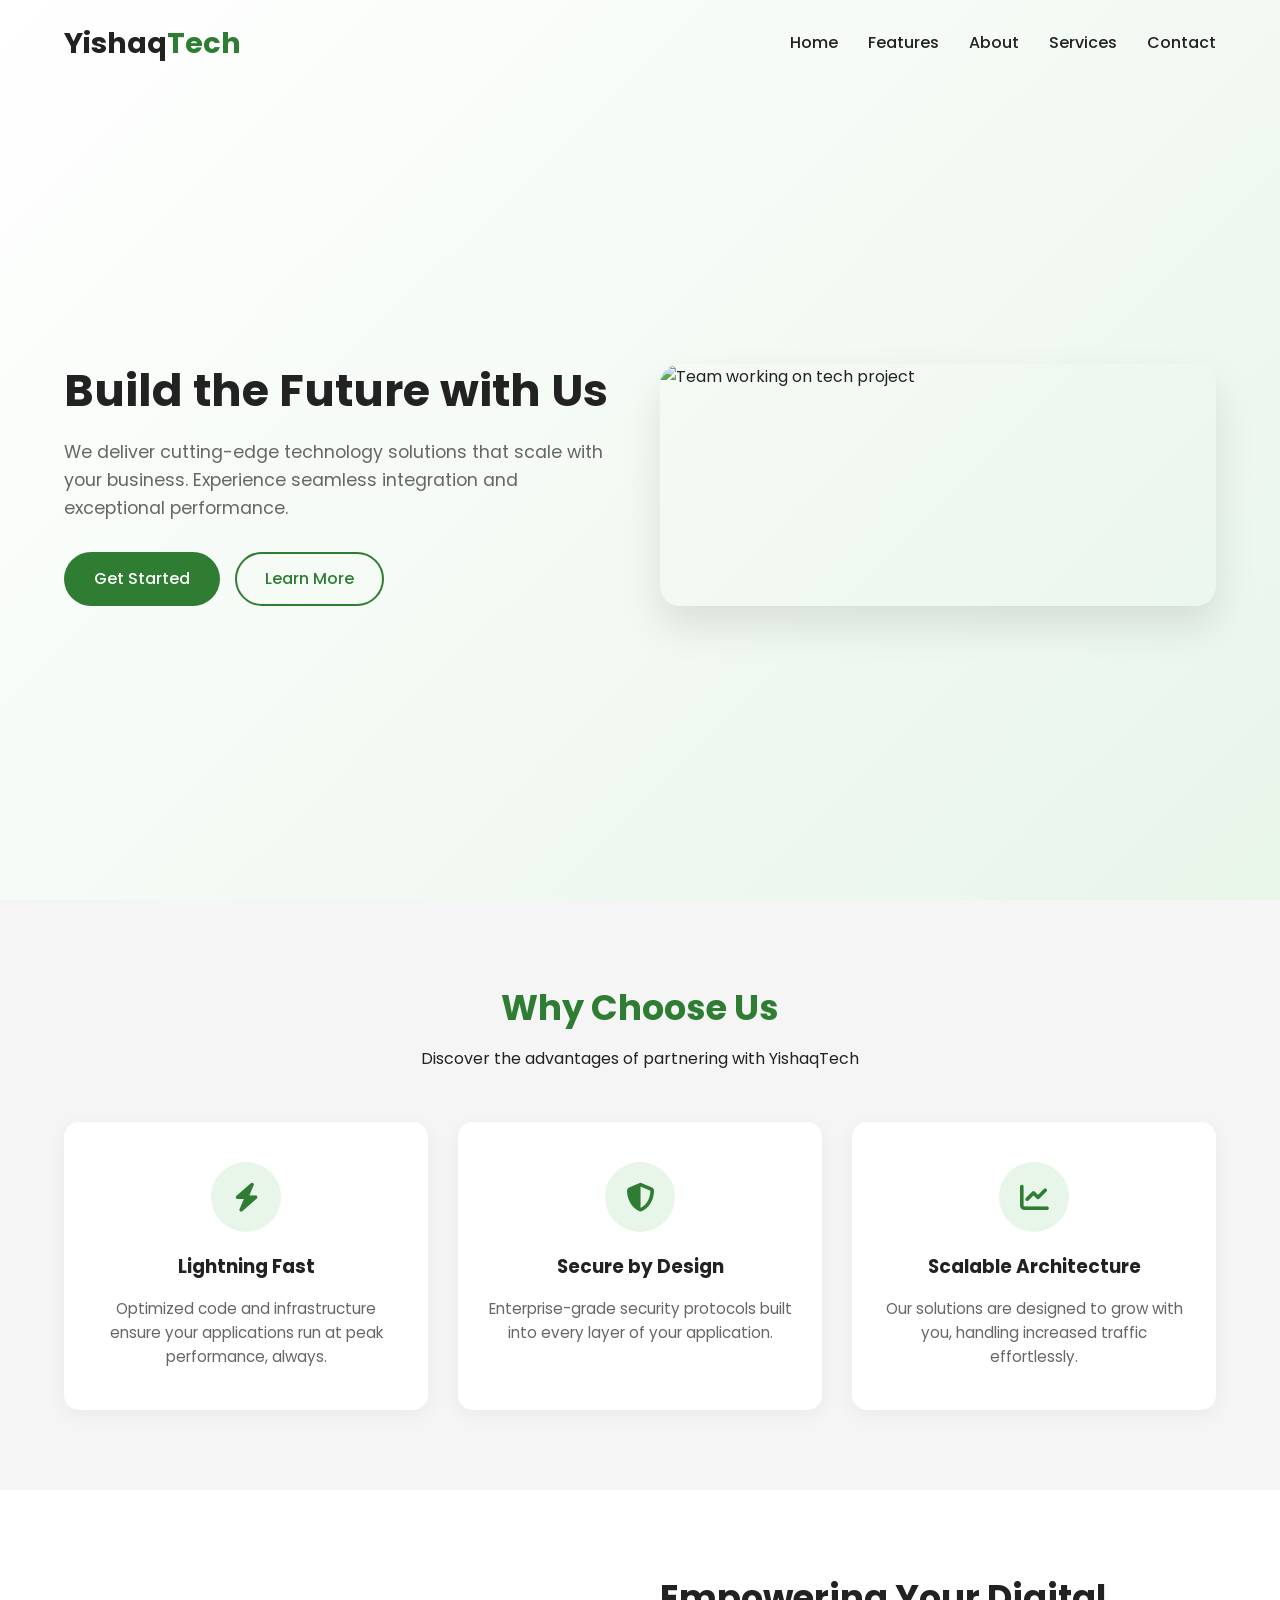
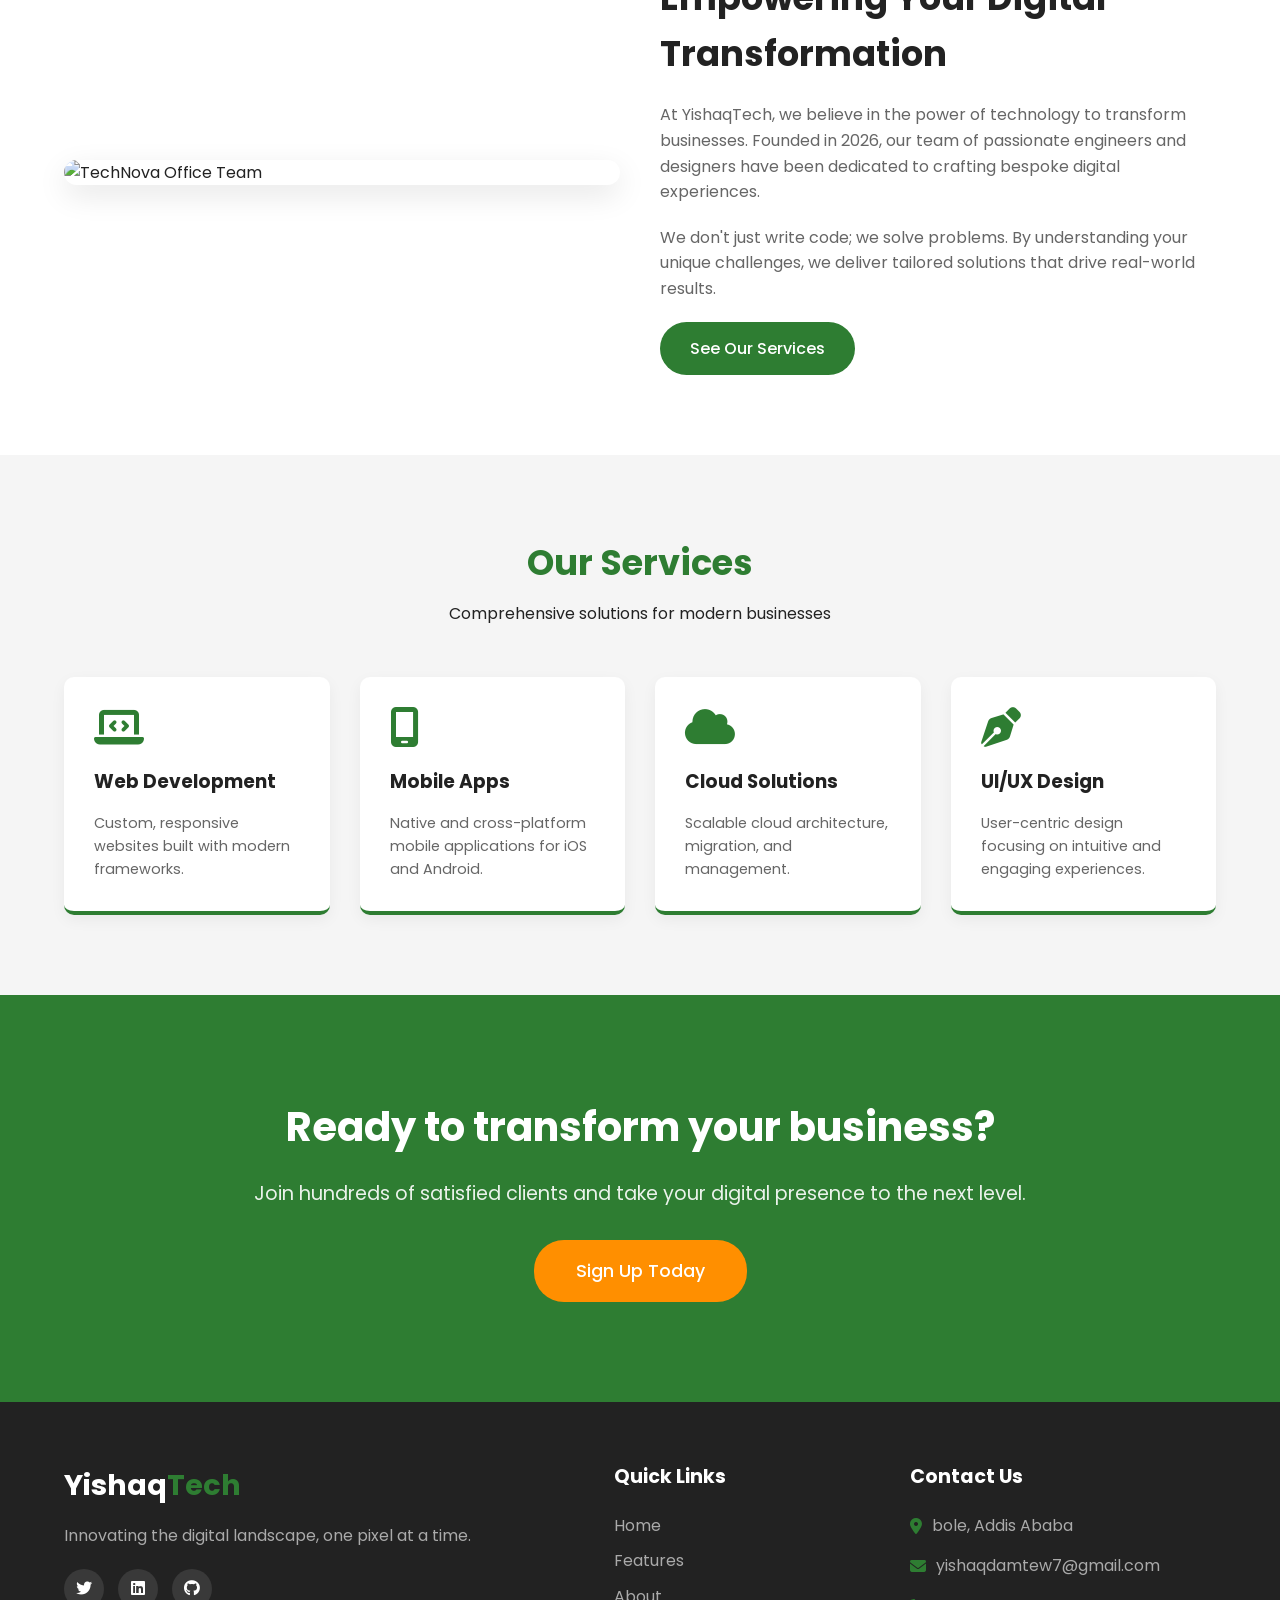
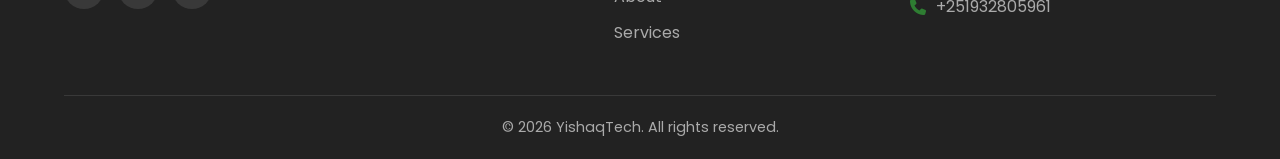
==== level1-landing-page/index.html @ 7b8a8732 "organizing the project files into different folders for each levle" ====
<!DOCTYPE html>
<html lang="en">
<head>
    <meta charset="UTF-8">
    <meta name="viewport" content="width=device-width, initial-scale=1.0">
    <meta name="description" content="Modern tech company providing innovative solutions to help your business grow.">
    <meta property="og:title" content="YishaqTech - Innovative Tech Solutions">
    <meta property="og:description" content="Modern tech company providing innovative solutions.">
    <meta property="og:type" content="website">
    <title>YishaqTech | Innovative Tech Solutions</title>
    
    <link rel="preconnect" href="https://fonts.googleapis.com">
    <link rel="preconnect" href="https://fonts.gstatic.com" crossorigin>
    <link href="https://fonts.googleapis.com/css2?family=Poppins:wght@300;400;500;600;700&display=swap" rel="stylesheet">
    
    <link rel="stylesheet" href="https://cdnjs.cloudflare.com/ajax/libs/font-awesome/6.4.0/css/all.min.css">
    
    <link rel="stylesheet" href="./css/styles.css">
</head>
<body>

    <nav id="navbar">
        <div class="container nav-container">
            <a href="#home" class="logo">Yishaq<span>Tech</span></a>
            <button class="menu-toggle" id="mobile-menu" aria-label="Toggle navigation" aria-expanded="false" aria-controls="primary-nav" type="button">
                <span class="bar"></span>
                <span class="bar"></span>
                <span class="bar"></span>
            </button>
            <ul class="nav-links" id="primary-nav">
                <li><a href="#home" class="nav-link">Home</a></li>
                <li><a href="#features" class="nav-link">Features</a></li>
                <li><a href="#about" class="nav-link">About</a></li>
                <li><a href="#services" class="nav-link">Services</a></li>
                <li><a href="#contact" class="nav-link">Contact</a></li>
            </ul>
        </div>
    </nav>

    <header id="home" class="hero section">
        <div class="container hero-container grid-2">
            <div class="hero-content reveal fade-left">
                <h1>Build the Future with Us</h1>
                <p>We deliver cutting-edge technology solutions that scale with your business. Experience seamless integration and exceptional performance.</p>
                <div class="hero-buttons">
                    <a href="#contact" class="btn btn-primary">Get Started</a>
                    <a href="#about" class="btn btn-outline">Learn More</a>
                </div>
            </div>
            <div class="hero-image reveal fade-right">
                <img src="https://images.unsplash.com/photo-1551434678-e076c223a692?ixlib=rb-4.0.3&auto=format&fit=crop&w=800&q=80" alt="Team working on tech project">
            </div>
        </div>
    </header>

    <section id="features" class="features section bg-light">
        <div class="container">
            <div class="section-title reveal fade-up">
                <h2>Why Choose Us</h2>
                <p>Discover the advantages of partnering with YishaqTech</p>
            </div>
            <div class="features-grid">
                <div class="card feature-card reveal fade-up" style="transition-delay: 0.1s;">
                    <div class="icon-wrapper">
                        <i class="fa-solid fa-bolt"></i>
                    </div>
                    <h3>Lightning Fast</h3>
                    <p>Optimized code and infrastructure ensure your applications run at peak performance, always.</p>
                </div>
                <div class="card feature-card reveal fade-up" style="transition-delay: 0.2s;">
                    <div class="icon-wrapper">
                        <i class="fa-solid fa-shield-halved"></i>
                    </div>
                    <h3>Secure by Design</h3>
                    <p>Enterprise-grade security protocols built into every layer of your application.</p>
                </div>
                <div class="card feature-card reveal fade-up" style="transition-delay: 0.3s;">
                    <div class="icon-wrapper">
                        <i class="fa-solid fa-chart-line"></i>
                    </div>
                    <h3>Scalable Architecture</h3>
                    <p>Our solutions are designed to grow with you, handling increased traffic effortlessly.</p>
                </div>
            </div>
        </div>
    </section>

    <section id="about" class="about section">
        <div class="container grid-2 align-center">
            <div class="about-image reveal fade-left">
                <img src="https://images.unsplash.com/photo-1522071820081-009f0129c71c?ixlib=rb-4.0.3&auto=format&fit=crop&w=800&q=80" alt="TechNova Office Team">
            </div>
            <div class="about-content reveal fade-right">
                <h2>Empowering Your Digital Transformation</h2>
                <p>At YishaqTech, we believe in the power of technology to transform businesses. Founded in 2026, our team of passionate engineers and designers have been dedicated to crafting bespoke digital experiences.</p>
                <p>We don't just write code; we solve problems. By understanding your unique challenges, we deliver tailored solutions that drive real-world results.</p>
                <a href="#services" class="btn btn-primary">See Our Services</a>
            </div>
        </div>
    </section>

    <section id="services" class="services section bg-light">
        <div class="container">
            <div class="section-title reveal fade-up">
                <h2>Our Services</h2>
                <p>Comprehensive solutions for modern businesses</p>
            </div>
            <div class="services-grid">
                <div class="service-box reveal fade-up">
                    <i class="fa-solid fa-laptop-code"></i>
                    <h3>Web Development</h3>
                    <p>Custom, responsive websites built with modern frameworks.</p>
                </div>
                <div class="service-box reveal fade-up" style="transition-delay: 0.1s;">
                    <i class="fa-solid fa-mobile-screen"></i>
                    <h3>Mobile Apps</h3>
                    <p>Native and cross-platform mobile applications for iOS and Android.</p>
                </div>
                <div class="service-box reveal fade-up" style="transition-delay: 0.2s;">
                    <i class="fa-solid fa-cloud"></i>
                    <h3>Cloud Solutions</h3>
                    <p>Scalable cloud architecture, migration, and management.</p>
                </div>
                <div class="service-box reveal fade-up" style="transition-delay: 0.3s;">
                    <i class="fa-solid fa-pen-nib"></i>
                    <h3>UI/UX Design</h3>
                    <p>User-centric design focusing on intuitive and engaging experiences.</p>
                </div>
            </div>
        </div>
    </section>

    <section id="cta" class="cta section">
        <div class="container reveal fade-up text-center">
            <h2>Ready to transform your business?</h2>
            <p>Join hundreds of satisfied clients and take your digital presence to the next level.</p>
            <a href="#contact" class="btn btn-secondary btn-large">Sign Up Today</a>
        </div>
    </section>

    <footer id="contact" class="footer">
        <div class="container">
            <div class="footer-grid">
                <div class="footer-brand">
                    <a href="#home" class="logo">Yishaq<span>Tech</span></a>
                    <p>Innovating the digital landscape, one pixel at a time.</p>
                    <div class="social-icons">
                        <a href="https://et.linkedin.com/in/yishaq-damtew-734108361" aria-label="Twitter"><i class="fa-brands fa-twitter"></i></a>
                        <a href="https://et.linkedin.com/in/yishaq-damtew-734108361" aria-label="LinkedIn"><i class="fa-brands fa-linkedin"></i></a>
                        <a href="https://github.com/yishaq-official" aria-label="GitHub"><i class="fa-brands fa-github"></i></a>
                    </div>
                </div>
                <div class="footer-links">
                    <h4>Quick Links</h4>
                    <ul>
                        <li><a href="#home">Home</a></li>
                        <li><a href="#features">Features</a></li>
                        <li><a href="#about">About</a></li>
                        <li><a href="#services">Services</a></li>
                    </ul>
                </div>
                <div class="footer-contact">
                    <h4>Contact Us</h4>
                    <p><i class="fa-solid fa-location-dot"></i> bole, Addis Ababa</p>
                    <p><i class="fa-solid fa-envelope"></i> yishaqdamtew7@gmail.com</p>
                    <p><i class="fa-solid fa-phone"></i> +251932805961</p>
                </div>
            </div>
            <div class="footer-bottom">
                <p>&copy; 2026 YishaqTech. All rights reserved.</p>
            </div>
        </div>
    </footer>

    <script src="js/script.js"></script>
</body>
</html>
---- level1-landing-page/css/styles.css ----
:root {
    /* Color Palette */
    --primary-green: #2E7D32;
    --secondary-orange: #FF8F00;
    --bg-white: #FFFFFF;
    --bg-light: #F5F5F5;
    --text-dark: #222222;
    --text-light: #666666;
    
    /* Typography */
    --font-main: 'Poppins', sans-serif;
    
    /* Transitions */
    --transition-fast: 0.3s ease;
    --transition-slow: 0.6s ease;
}

* {
    margin: 0;
    padding: 0;
    box-sizing: border-box;
}

html {
    scroll-behavior: smooth;
}

body {
    font-family: var(--font-main);
    color: var(--text-dark);
    background-color: var(--bg-white);
    line-height: 1.6;
    overflow-x: hidden;
}

a {
    text-decoration: none;
    color: inherit;
}

ul {
    list-style: none;
}

img {
    max-width: 100%;
    height: auto;
    display: block;
}

.container {
    width: 90%;
    max-width: 1200px;
    margin: 0 auto;
}

.section {
    padding: 80px 0;
}

.bg-light {
    background-color: var(--bg-light);
}

.text-center {
    text-align: center;
}

.section-title {
    text-align: center;
    margin-bottom: 50px;
}

.section-title h2 {
    font-size: 2.2rem;
    color: var(--primary-green);
    margin-bottom: 10px;
}

/* Buttons */
.btn {
    display: inline-block;
    padding: 12px 28px;
    border-radius: 30px;
    font-weight: 500;
    cursor: pointer;
    transition: var(--transition-fast);
    border: 2px solid transparent;
}

.btn-primary {
    background-color: var(--primary-green);
    color: var(--bg-white);
}

.btn-primary:hover {
    background-color: #1b5e20;
    box-shadow: 0 4px 15px rgba(46, 125, 50, 0.3);
}

.btn-secondary {
    background-color: var(--secondary-orange);
    color: var(--bg-white);
}

.btn-secondary:hover {
    background-color: #ff6f00;
    box-shadow: 0 4px 15px rgba(255, 143, 0, 0.3);
}

.btn-outline {
    border-color: var(--primary-green);
    color: var(--primary-green);
}

.btn-outline:hover {
    background-color: var(--primary-green);
    color: var(--bg-white);
}

.btn-large {
    padding: 15px 40px;
    font-size: 1.1rem;
}

/* Grids */
.grid-2 {
    display: grid;
    grid-template-columns: 1fr; /* Mobile first */
    gap: 40px;
}

.align-center {
    align-items: center;
}

#navbar {
    position: fixed;
    top: 0;
    width: 100%;
    background-color: transparent;
    padding: 20px 0;
    z-index: 1000;
    transition: var(--transition-fast);
}

#navbar.scrolled {
    background-color: var(--bg-white);
    box-shadow: 0 2px 10px rgba(0, 0, 0, 0.1);
    padding: 15px 0;
}

.nav-container {
    display: flex;
    justify-content: space-between;
    align-items: center;
    position: relative;
}

.logo {
    font-size: 1.8rem;
    font-weight: 700;
    color: var(--text-dark);
}

.logo span {
    color: var(--primary-green);
}

.nav-links {
    display: none;
    flex-direction: column;
    gap: 18px;
    position: absolute;
    top: calc(100% + 12px);
    left: 0;
    right: 0;
    background-color: var(--bg-white);
    border-radius: 12px;
    box-shadow: 0 10px 30px rgba(0, 0, 0, 0.12);
    padding: 20px;
    z-index: 999;
    text-align: center;
}

.nav-links.active {
    display: flex;
}

.nav-link {
    font-weight: 500;
    position: relative;
    transition: var(--transition-fast);
}

.nav-link:hover {
    color: var(--primary-green);
}

.nav-link::after {
    content: '';
    position: absolute;
    width: 0;
    height: 2px;
    bottom: -5px;
    left: 0;
    background-color: var(--primary-green);
    transition: var(--transition-fast);
}

.nav-link:hover::after {
    width: 100%;
}

/* Mobile Menu Toggle */
.menu-toggle {
    display: flex;
    flex-direction: column;
    cursor: pointer;
    background: none;
    border: none;
    padding: 6px;
}

.menu-toggle .bar {
    width: 25px;
    height: 3px;
    background-color: var(--text-dark);
    margin: 3px 0;
    transition: var(--transition-fast);
}

.menu-toggle.active .bar:nth-child(1) {
    transform: translateY(9px) rotate(45deg);
}

.menu-toggle.active .bar:nth-child(2) {
    opacity: 0;
}

.menu-toggle.active .bar:nth-child(3) {
    transform: translateY(-9px) rotate(-45deg);
}


.hero {
    padding-top: 150px;
    padding-bottom: 80px;
    background: linear-gradient(135deg, var(--bg-white) 0%, #e8f5e9 100%);
    min-height: 100vh;
    display: flex;
    align-items: center;
}

.hero h1 {
    font-size: 2.8rem;
    line-height: 1.2;
    margin-bottom: 20px;
    color: var(--text-dark);
}

.hero p {
    font-size: 1.1rem;
    color: var(--text-light);
    margin-bottom: 30px;
}

.hero-buttons {
    display: flex;
    gap: 15px;
}

.hero-image img {
    width: min(100%, 560px);
    margin: 0 auto;
    border-radius: 20px;
    box-shadow: 0 20px 40px rgba(0,0,0,0.1);
}


.features-grid {
    display: grid;
    grid-template-columns: 1fr;
    gap: 30px;
}

.feature-card {
    background: var(--bg-white);
    padding: 40px 30px;
    border-radius: 15px;
    text-align: center;
    box-shadow: 0 5px 20px rgba(0,0,0,0.05);
    transition: var(--transition-fast);
}

.feature-card:hover {
    transform: translateY(-10px);
    box-shadow: 0 15px 30px rgba(0,0,0,0.1);
}

.icon-wrapper {
    width: 70px;
    height: 70px;
    background-color: #e8f5e9;
    color: var(--primary-green);
    border-radius: 50%;
    display: flex;
    align-items: center;
    justify-content: center;
    font-size: 1.8rem;
    margin: 0 auto 20px;
    transition: var(--transition-fast);
}

.feature-card:hover .icon-wrapper {
    background-color: var(--primary-green);
    color: var(--bg-white);
}

.feature-card h3 {
    margin-bottom: 15px;
}

.feature-card p {
    color: var(--text-light);
    font-size: 0.95rem;
}


.about h2 {
    font-size: 2.2rem;
    margin-bottom: 20px;
}

.about p {
    color: var(--text-light);
    margin-bottom: 20px;
}

.about-image img {
    width: min(100%, 560px);
    margin: 0 auto;
    border-radius: 20px;
    box-shadow: 0 10px 30px rgba(0,0,0,0.1);
}

.hero-image,
.about-image {
    display: flex;
    justify-content: center;
}

/* ==========================================
   Services Section
   ========================================== */
.services-grid {
    display: grid;
    grid-template-columns: 1fr;
    gap: 30px;
}

.service-box {
    background: var(--bg-white);
    padding: 30px;
    border-radius: 10px;
    border-bottom: 4px solid var(--primary-green);
    transition: var(--transition-fast);
    box-shadow: 0 5px 15px rgba(0,0,0,0.05);
}

.service-box:hover {
    border-bottom-color: var(--secondary-orange);
    transform: translateY(-5px);
}

.service-box i {
    font-size: 2.5rem;
    color: var(--primary-green);
    margin-bottom: 20px;
    transition: var(--transition-fast);
}

.service-box:hover i {
    color: var(--secondary-orange);
}

.service-box h3 {
    margin-bottom: 15px;
}

.service-box p {
    color: var(--text-light);
    font-size: 0.9rem;
}

/* ==========================================
   CTA Section
   ========================================== */
.cta {
    background-color: var(--primary-green);
    color: var(--bg-white);
    padding: 100px 0;
}

.cta h2 {
    font-size: 2.5rem;
    margin-bottom: 20px;
}

.cta p {
    font-size: 1.2rem;
    margin-bottom: 30px;
    opacity: 0.9;
}

/* ==========================================
   Footer
   ========================================== */
.footer {
    background-color: var(--text-dark);
    color: var(--bg-white);
    padding: 60px 0 20px;
}

.footer-grid {
    display: grid;
    grid-template-columns: 1fr;
    gap: 40px;
    margin-bottom: 40px;
}

.footer-brand .logo {
    color: var(--bg-white);
    margin-bottom: 15px;
    display: inline-block;
}

.footer-brand p {
    color: #aaaaaa;
    margin-bottom: 20px;
}

.social-icons a {
    display: inline-block;
    width: 40px;
    height: 40px;
    background-color: rgba(255,255,255,0.1);
    color: var(--bg-white);
    border-radius: 50%;
    text-align: center;
    line-height: 40px;
    margin-right: 10px;
    transition: var(--transition-fast);
}

.social-icons a:hover {
    background-color: var(--primary-green);
}

.footer h4 {
    margin-bottom: 20px;
    font-size: 1.2rem;
}

.footer-links ul li {
    margin-bottom: 10px;
}

.footer-links ul li a {
    color: #aaaaaa;
    transition: var(--transition-fast);
}

.footer-links ul li a:hover {
    color: var(--secondary-orange);
    padding-left: 5px;
}

.footer-contact p {
    color: #aaaaaa;
    margin-bottom: 15px;
    display: flex;
    align-items: center;
    gap: 10px;
}

.footer-contact i {
    color: var(--primary-green);
}

.footer-bottom {
    text-align: center;
    padding-top: 20px;
    border-top: 1px solid rgba(255,255,255,0.1);
    color: #aaaaaa;
    font-size: 0.9rem;
}

/* ==========================================
   Animations
   ========================================== */
.reveal {
    opacity: 1;
    transition: all var(--transition-slow);
}

.fade-up {
    transform: translateY(0);
}

.fade-left {
    transform: translateX(0);
}

.fade-right {
    transform: translateX(0);
}

.reveal.active {
    opacity: 1;
    transform: translate(0, 0);
}

@media (max-width: 600px) {
    .section {
        padding: 64px 0;
    }

    .hero {
        padding-top: 120px;
        min-height: auto;
    }

    .hero h1 {
        font-size: 2rem;
    }

    .hero-buttons {
        flex-direction: column;
        align-items: flex-start;
    }

    .btn {
        width: 100%;
        text-align: center;
    }

    .section-title h2,
    .about h2,
    .cta h2 {
        font-size: 1.8rem;
    }
}

@media (min-width: 601px) and (max-width: 1024px) {
    .grid-2 {
        grid-template-columns: repeat(2, minmax(0, 1fr));
        gap: 32px;
    }

    .features-grid,
    .services-grid,
    .footer-grid {
        grid-template-columns: repeat(2, minmax(0, 1fr));
    }

    .hero {
        min-height: auto;
    }

    .hero h1 {
        font-size: 2.3rem;
    }
}

@media (min-width: 1025px) {
    .grid-2 {
        grid-template-columns: repeat(2, minmax(0, 1fr));
    }

    .features-grid {
        grid-template-columns: repeat(3, minmax(0, 1fr));
    }

    .services-grid {
        grid-template-columns: repeat(4, minmax(0, 1fr));
    }

    .footer-grid {
        grid-template-columns: 2fr 1fr 1.2fr;
    }

    .menu-toggle {
        display: none;
    }

    .nav-links {
        display: flex;
        position: static;
        flex-direction: row;
        gap: 30px;
        background-color: transparent;
        box-shadow: none;
        padding: 0;
        border-radius: 0;
    }
}
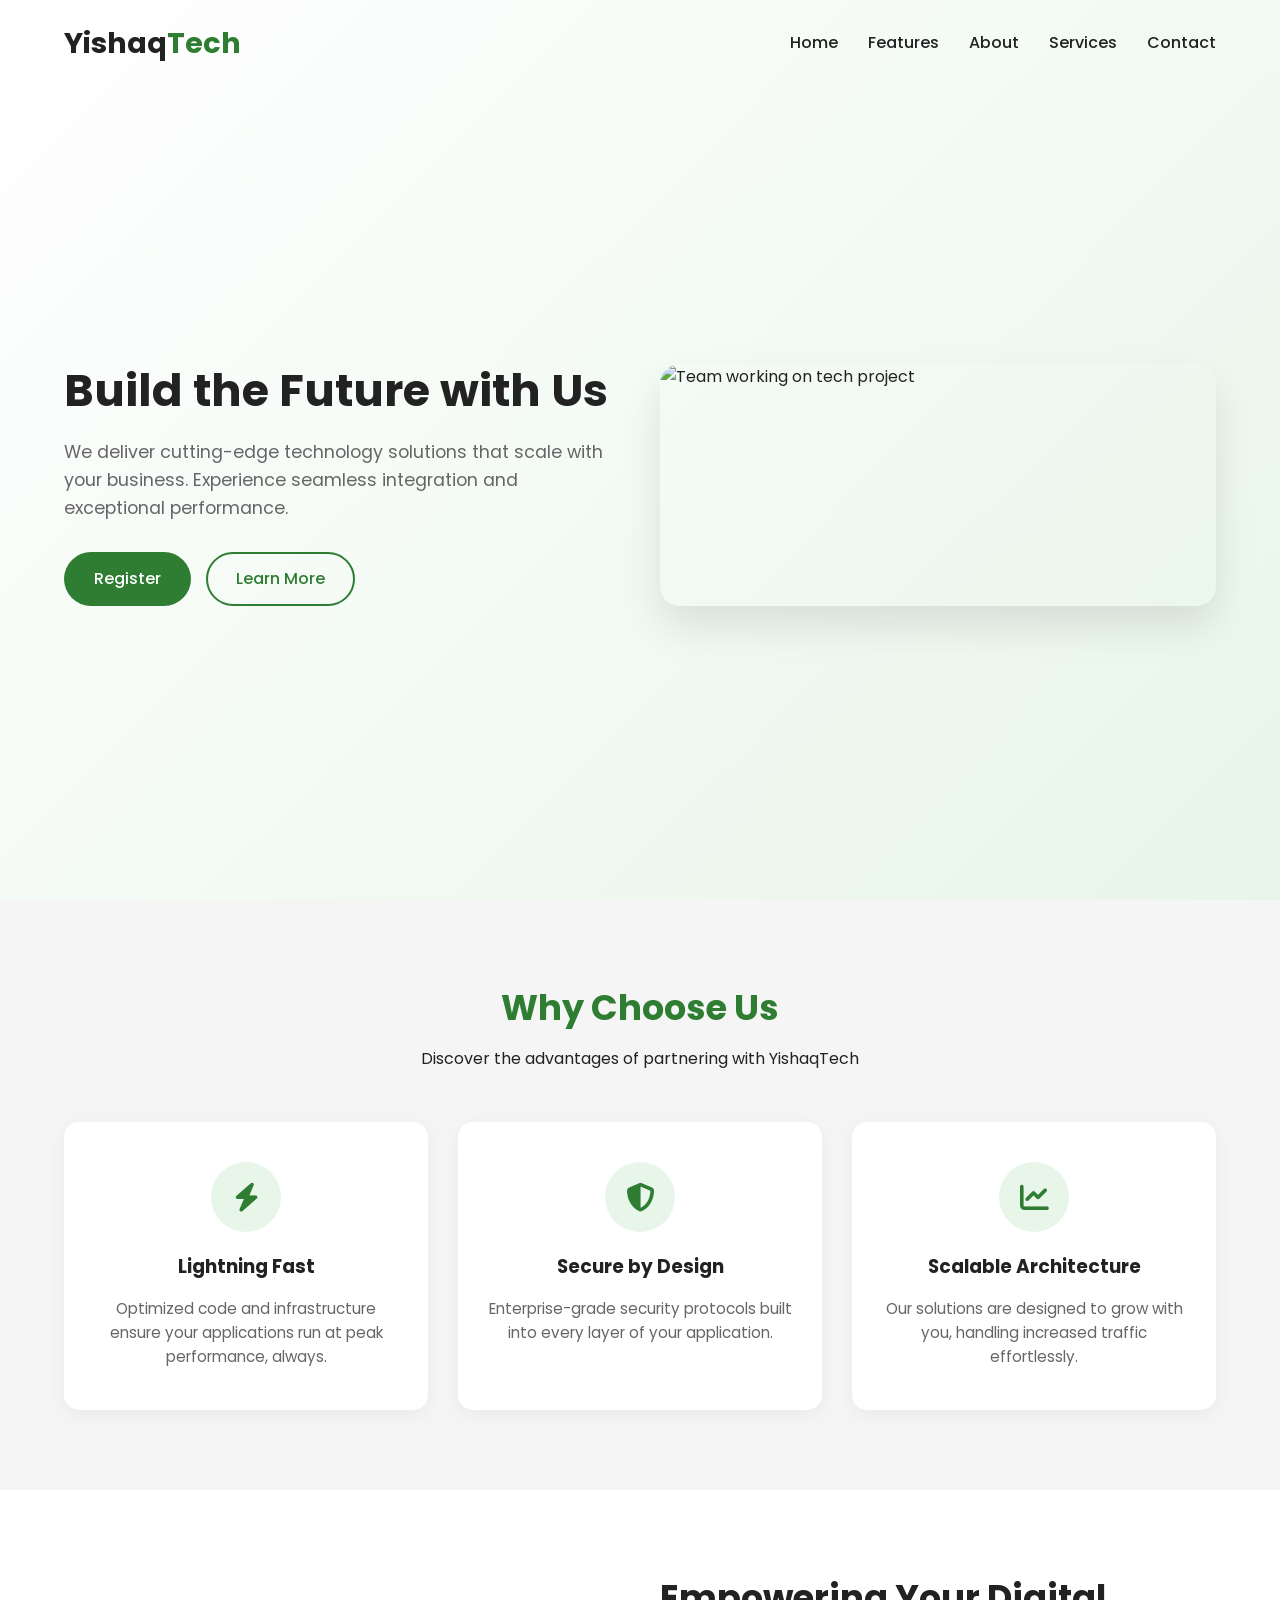
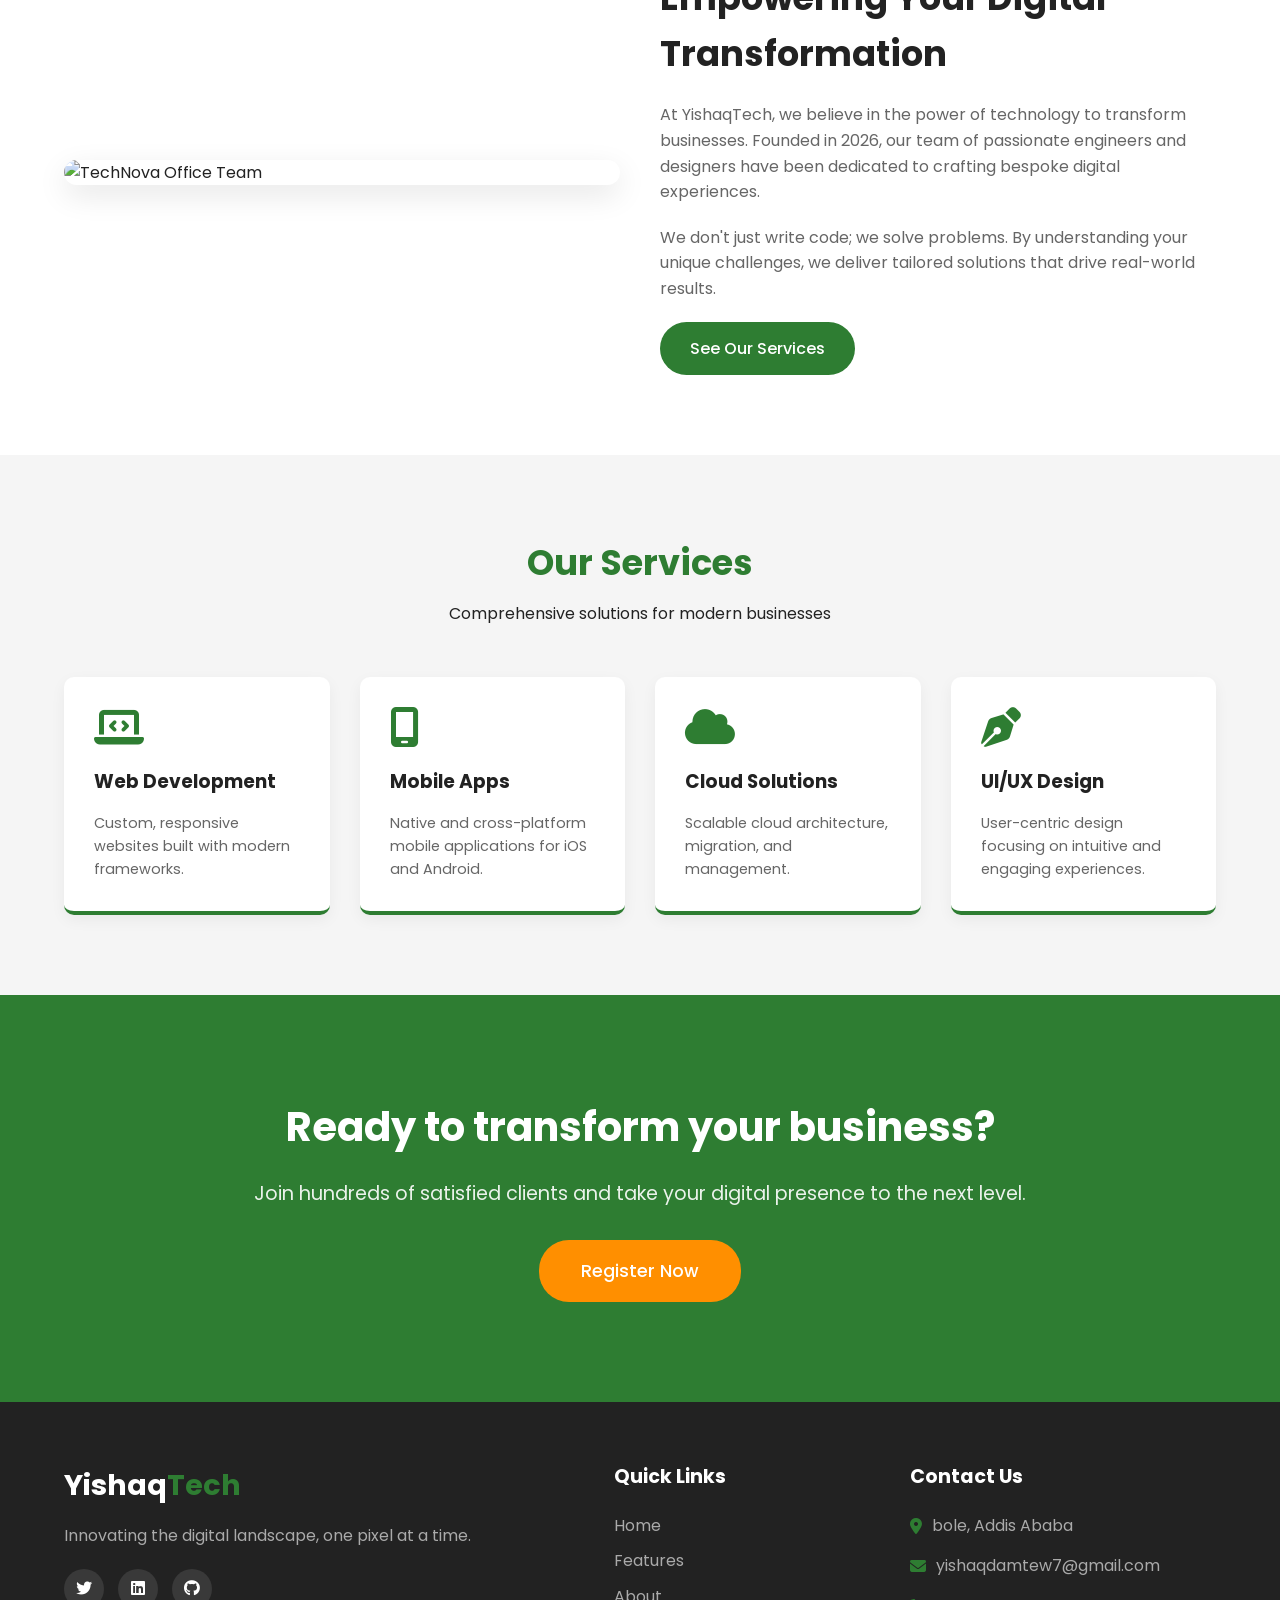
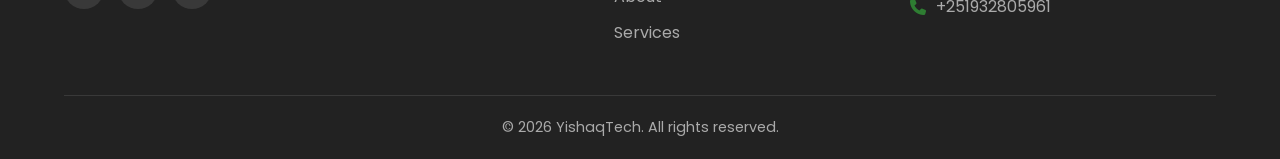
==== commit bd31ddc3: "readme file update and linking these two  tasks." ====
--- a/level1-landing-page/index.html
+++ b/level1-landing-page/index.html
@@ -43,7 +43,7 @@
                 <h1>Build the Future with Us</h1>
                 <p>We deliver cutting-edge technology solutions that scale with your business. Experience seamless integration and exceptional performance.</p>
                 <div class="hero-buttons">
-                    <a href="#contact" class="btn btn-primary">Get Started</a>
+                    <a href="../levle1-interactive-form/index.html" class="btn btn-primary">Register</a>
                     <a href="#about" class="btn btn-outline">Learn More</a>
                 </div>
             </div>
@@ -134,7 +134,7 @@
         <div class="container reveal fade-up text-center">
             <h2>Ready to transform your business?</h2>
             <p>Join hundreds of satisfied clients and take your digital presence to the next level.</p>
-            <a href="#contact" class="btn btn-secondary btn-large">Sign Up Today</a>
+            <a href="../levle1-interactive-form/index.html" class="btn btn-secondary btn-large">Register Now</a>
         </div>
     </section>
 
